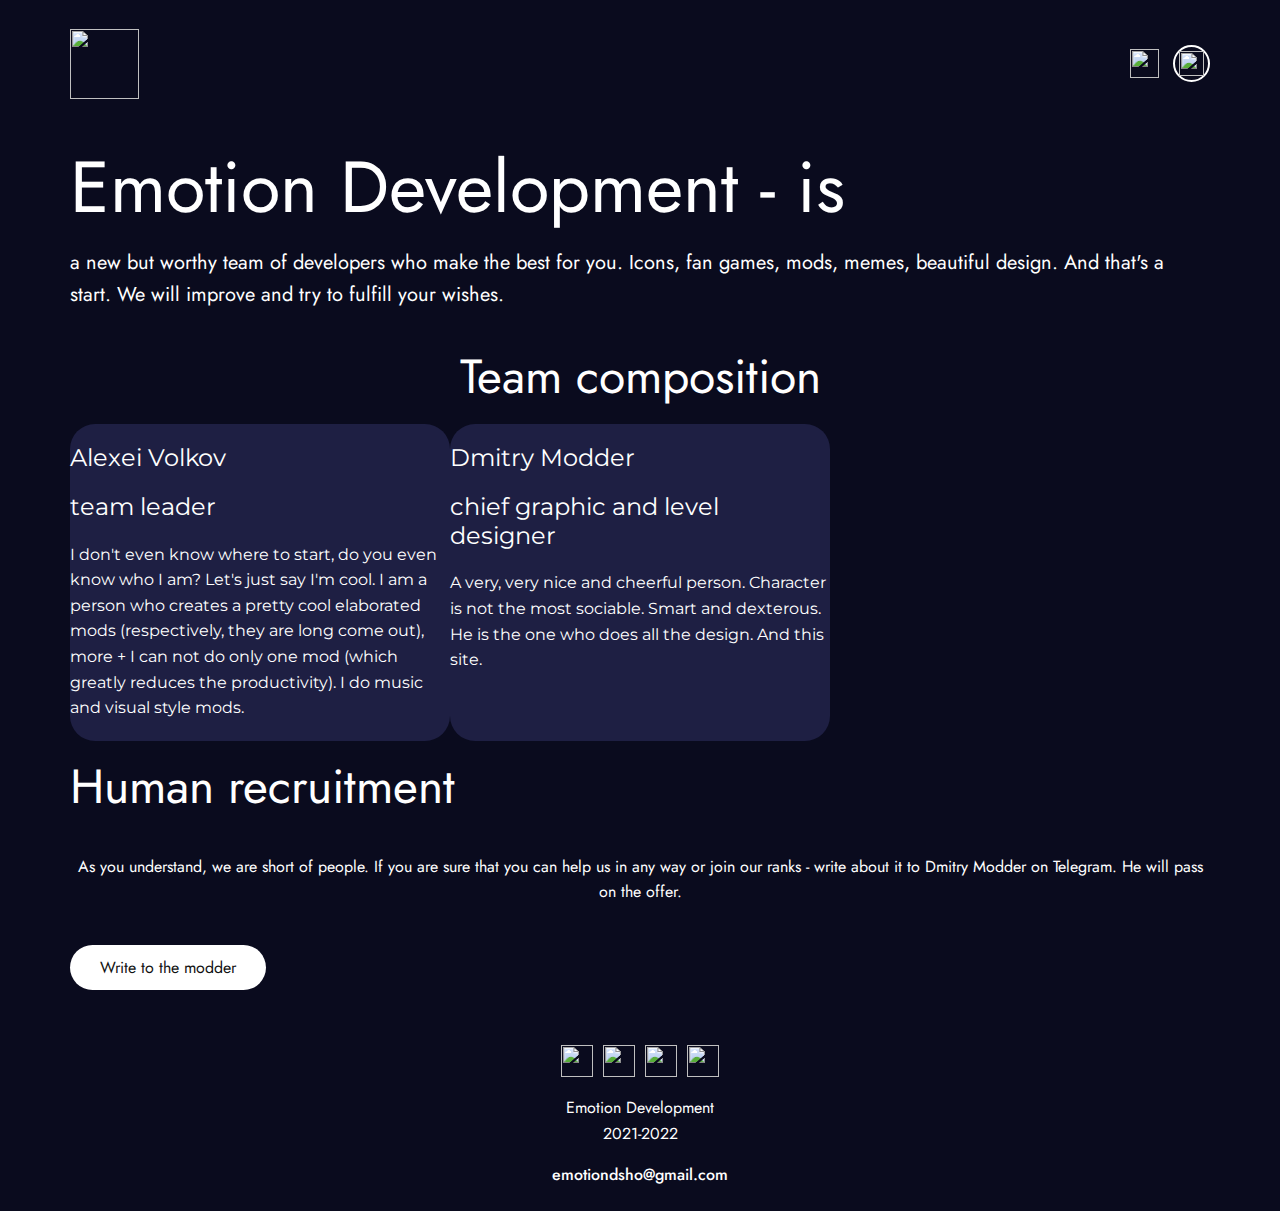
==== about.html @ 06f48c07 "Add files via upload" ====
<!DOCTYPE html>
<html style="font-size: 16px;" lang="ru-RU"><head>
    <meta name="viewport" content="width=device-width, initial-scale=1.0">
    <meta charset="utf-8">
    <meta name="keywords" content="​привет сосед, emotional development, emotion dev.,hello neighbor, эмоции, разработчик">
    <meta name="description" content="Emotion Development - ​это новая, но достойная команда разработчиков, которые делают всё лучшее для вас. Иконки, фан-игры, моды, мемы, красивый дизайн. И это начало. Мы будем совершенствоваться и стараться выполнить ваши пожелания">
    <title>О нас | Emotion Development</title>
    <link rel="stylesheet" href="nicepage.css" media="screen">
<link rel="stylesheet" href="about.css" media="screen">
    <script class="u-script" type="text/javascript" src="jquery.js" "="" defer=""></script>
    <script class="u-script" type="text/javascript" src="nicepage.js" "="" defer=""></script>
    <meta name="generator" content="Nicepage 4.17.10, nicepage.com">
    <link rel="icon" href="images/favicon.svg">
    <link id="u-theme-google-font" rel="stylesheet" href="https://fonts.googleapis.com/css?family=Roboto:100,100i,300,300i,400,400i,500,500i,700,700i,900,900i|Jost:100,100i,200,200i,300,300i,400,400i,500,500i,600,600i,700,700i,800,800i,900,900i">
    <link id="u-page-google-font" rel="stylesheet" href="https://fonts.googleapis.com/css?family=Montserrat:100,100i,200,200i,300,300i,400,400i,500,500i,600,600i,700,700i,800,800i,900,900i|Jost:100,100i,200,200i,300,300i,400,400i,500,500i,600,600i,700,700i,800,800i,900,900i">
    
    
    
    
    
    <script type="application/ld+json">{
		"@context": "http://schema.org",
		"@type": "Organization",
		"name": "Emotion Site Original",
		"sameAs": [
				"https://vk.com/emdev1",
				"https://www.youtube.com/channel/UCxdG49W7KeynDYzhjl24iug",
				"https://www.moddb.com/members/emotion-development",
				"https://t.me/dmitrymodder"
		]
}</script>
    <meta name="theme-color" content="#478ac9">
    <meta property="og:title" content="О нас | Emotion Development">
    <meta property="og:description" content="Emotion Development - ​это новая, но достойная команда разработчиков, которые делают всё лучшее для вас. Иконки, фан-игры, моды, мемы, красивый дизайн. И это начало. Мы будем совершенствоваться и стараться выполнить ваши пожелания">
    <meta property="og:type" content="website">
  </head>
  <body class="u-body u-xl-mode" data-lang="ru"><header class="u-clearfix u-header" id="sec-0335"><div class="u-clearfix u-sheet u-valign-middle-md u-valign-middle-sm u-valign-middle-xs u-sheet-1">
        <img class="u-align-center-xs u-enable-responsive u-image u-image-contain u-image-default u-image-1" src="images/emotion_white.png" alt="" data-image-width="4723" data-image-height="4723" data-href="home.html" data-page-id="31382327">
        <nav class="u-align-left u-menu u-menu-one-level u-offcanvas u-menu-1" data-responsive-from="MD" data-submenu-level="on-click">
          <div class="menu-collapse" style="font-size: 1.25rem; letter-spacing: 0px; font-weight: 600;">
            <a class="u-button-style u-custom-active-border-color u-custom-active-color u-custom-border u-custom-border-color u-custom-border-radius u-custom-borders u-custom-color u-custom-hover-border-color u-custom-hover-color u-custom-left-right-menu-spacing u-custom-padding-bottom u-custom-text-active-color u-custom-text-color u-custom-text-hover-color u-custom-top-bottom-menu-spacing u-file-icon u-nav-link u-text-white u-file-icon-1" href="#">
              <img src="images/3669462-7024b5f0.png" alt="">
            </a>
          </div>
          <div class="u-custom-menu u-nav-container">
            <ul class="u-nav u-spacing-20 u-unstyled u-nav-1"><li class="u-nav-item"><a class="u-border-active-white u-border-hover-grey-15 u-button-style u-nav-link u-text-active-white u-text-hover-grey-15 u-text-white" href="home.html" style="padding: 8px 20px;">Main</a>
</li><li class="u-nav-item"><a class="u-border-active-white u-border-hover-grey-15 u-button-style u-nav-link u-text-active-white u-text-hover-grey-15 u-text-white" href="projects.html" style="padding: 8px 20px;">Projects</a>
</li><li class="u-nav-item"><a class="u-border-active-white u-border-hover-grey-15 u-button-style u-nav-link u-text-active-white u-text-hover-grey-15 u-text-white" href="gallery.html" style="padding: 8px 20px;">Gallery</a>
</li><li class="u-nav-item"><a class="u-border-active-white u-border-hover-grey-15 u-button-style u-nav-link u-text-active-white u-text-hover-grey-15 u-text-white" href="presskit.html" style="padding: 8px 20px;">PressKit</a>
</li><li class="u-nav-item"><a class="u-border-active-white u-border-hover-grey-15 u-button-style u-nav-link u-text-active-white u-text-hover-grey-15 u-text-white" href="about.html" style="padding: 8px 20px;">About Us</a>
</li></ul>
          </div>
          <div class="u-custom-menu u-nav-container-collapse">
            <div class="u-align-center u-container-style u-custom-color-4 u-inner-container-layout u-sidenav u-sidenav-1" data-offcanvas-width="414.2657">
              <div class="u-inner-container-layout u-sidenav-overflow">
                <div class="u-menu-close u-menu-close-1"></div>
                <ul class="u-align-center u-nav u-popupmenu-items u-spacing-14 u-unstyled u-nav-2"><li class="u-nav-item"><a class="u-button-style u-nav-link" href="home.html">Main</a>
</li><li class="u-nav-item"><a class="u-button-style u-nav-link" href="projects.html">Projects</a>
</li><li class="u-nav-item"><a class="u-button-style u-nav-link" href="gallery.html">Gallery</a>
</li><li class="u-nav-item"><a class="u-button-style u-nav-link" href="presskit.html">PressKit</a>
</li><li class="u-nav-item"><a class="u-button-style u-nav-link" href="about.html">About Us</a>
</li></ul>
                <img class="u-align-center-xs u-image u-image-contain u-image-default u-opacity u-opacity-0 u-preserve-proportions u-image-2" alt="" data-image-width="4723" data-image-height="4723" src="images/emotion_white.png"><span class="u-border-2 u-border-white u-file-icon u-icon u-icon-circle u-icon-1"><img src="images/4628635.png" alt=""></span><span class="u-file-icon u-icon u-icon-rectangle u-icon-2" data-href="https://emdev.cf"><img src="images/4628645.png" alt=""></span>
              </div>
            </div>
            <div class="u-menu-overlay"></div>
          </div>
        </nav><span class="u-border-2 u-border-white u-file-icon u-hidden-md u-hidden-sm u-hidden-xs u-icon u-icon-circle u-icon-3"><img src="images/4628635.png" alt=""></span><span class="u-file-icon u-hidden-md u-hidden-sm u-hidden-xs u-icon u-icon-rectangle u-icon-4" data-href="https://emdev.cf"><img src="images/4628645.png" alt=""></span>
      </div></header>
    <section class="skrollable u-align-left u-clearfix u-image u-shading u-section-1" src="" id="carousel_063e" data-image-width="1280" data-image-height="831">
      <div class="u-clearfix u-sheet u-sheet-1">
        <h1 class="u-custom-font u-text u-text-body-alt-color u-title u-text-1">Emotion Development - is</h1>
        <p class="u-custom-font u-large-text u-text u-text-body-alt-color u-text-variant u-text-2"> a new but worthy team of developers who make the best for you. Icons, fan games, mods, memes, beautiful design. And that's a start. We will improve and try to fulfill your wishes.</p>
      </div>
    </section>
    <section class="u-align-left u-clearfix u-custom-color-4 u-section-2" id="carousel_5888">
      <div class="u-clearfix u-sheet u-sheet-1">
        <h1 class="u-align-center u-text u-text-font u-text-1"> Team composition</h1>
        <div class="u-expanded-width u-list u-list-1">
          <div class="u-repeater u-repeater-1">
            <div class="u-align-center-xs u-align-left-lg u-align-left-md u-align-left-sm u-align-left-xl u-container-style u-custom-color-1 u-list-item u-radius-25 u-repeater-item u-shape-round u-list-item-1">
              <div class="u-container-layout u-similar-container u-valign-bottom-xs u-container-layout-1">
                <div class="u-image u-image-circle u-image-1" alt="" data-image-width="200" data-image-height="200"></div>
                <h4 class="u-custom-font u-font-montserrat u-text u-text-white u-text-2">Alexei Volkov</h4>
                <h4 class="u-custom-font u-font-montserrat u-text u-text-white u-text-3">team leader<br>
                </h4>
                <p class="u-custom-font u-font-montserrat u-text u-text-4"> I don't even know where to start, do you even know who I am? Let's just say I'm cool. I am a person who creates a pretty cool elaborated mods (respectively, they are long come out), more + I can not do only one mod (which greatly reduces the productivity). I do music and visual style mods.&nbsp;</p>
              </div>
            </div>
            <div class="u-align-center-xs u-align-left-lg u-align-left-md u-align-left-sm u-align-left-xl u-container-style u-custom-color-1 u-list-item u-radius-25 u-repeater-item u-shape-round u-list-item-2">
              <div class="u-container-layout u-similar-container u-valign-bottom-xs u-container-layout-2">
                <div class="u-image u-image-circle u-image-2" alt="" data-image-width="793" data-image-height="793"></div>
                <h4 class="u-custom-font u-font-montserrat u-text u-text-white u-text-5">Dmitry Modder</h4>
                <h4 class="u-custom-font u-font-montserrat u-text u-text-white u-text-6"> chief graphic and level designer</h4>
                <p class="u-custom-font u-font-montserrat u-text u-text-7"> A very, very nice and cheerful person. Character is not the most sociable. Smart and dexterous. He is the one who does all the design. And this site.</p>
              </div>
            </div>
          </div>
        </div>
      </div>
    </section>
    <section class="u-align-center u-clearfix u-custom-color-4 u-section-3" id="sec-6309">
      <div class="u-clearfix u-sheet u-valign-middle u-sheet-1">
        <h1 class="u-text u-text-default u-text-1"> Human recruitment</h1>
        <p class="u-text u-text-2"> As you understand, we are short of people. If you are sure that you can help us in any way or join our ranks - write about it to Dmitry Modder on Telegram. He will pass on the offer.</p>
        <a href="https://t.me/dmitrymodder" class="u-border-none u-btn u-btn-round u-button-style u-color-scheme-summer-time u-color-style-multicolor-1 u-radius-50 u-white u-btn-1" target="_blank">Write to the modder</a>
      </div>
    </section>
    
    
    
    <footer class="u-align-center u-clearfix u-custom-color-4 u-footer u-footer" id="sec-d284"><div class="u-clearfix u-sheet u-sheet-1">
        <div class="u-social-icons u-spacing-10 u-social-icons-1">
          <a class="u-social-url" title="vk" target="_blank" href="https://vk.com/emdev1"><span class="u-file-icon u-icon u-social-facebook u-social-icon u-text-white u-icon-1"><img src="images/3670029-c7997261.png" alt=""></span>
          </a>
          <a class="u-social-url" title="YouTube" target="_blank" href="https://www.youtube.com/channel/UCxdG49W7KeynDYzhjl24iug"><span class="u-file-icon u-icon u-social-icon u-social-twitter u-text-white u-icon-2"><img src="images/3669688-ae1caf9d.png" alt=""></span>
          </a>
          <a class="u-social-url" title="ModDB" target="_blank" href="https://www.moddb.com/members/emotion-development"><span class="u-file-icon u-icon u-social-icon u-social-instagram u-text-white u-icon-3"><img src="images/3401263-6c079e1f.png" alt=""></span>
          </a>
          <a class="u-social-url" target="_blank" data-type="Telegram" title="Telegram" href="https://t.me/dmitrymodder"><span class="u-file-icon u-icon u-social-icon u-social-telegram u-text-white u-icon-4"><img src="images/2111710-b67a1967.png" alt=""></span>
          </a>
        </div>
        <p class="u-custom-font u-small-text u-text u-text-variant u-text-1">Emotion Development<br>2021-2022
        </p>
        <h5 class="u-text u-text-2">emotiondsho@gmail.com</h5>
      </div></footer>
  
</body></html>
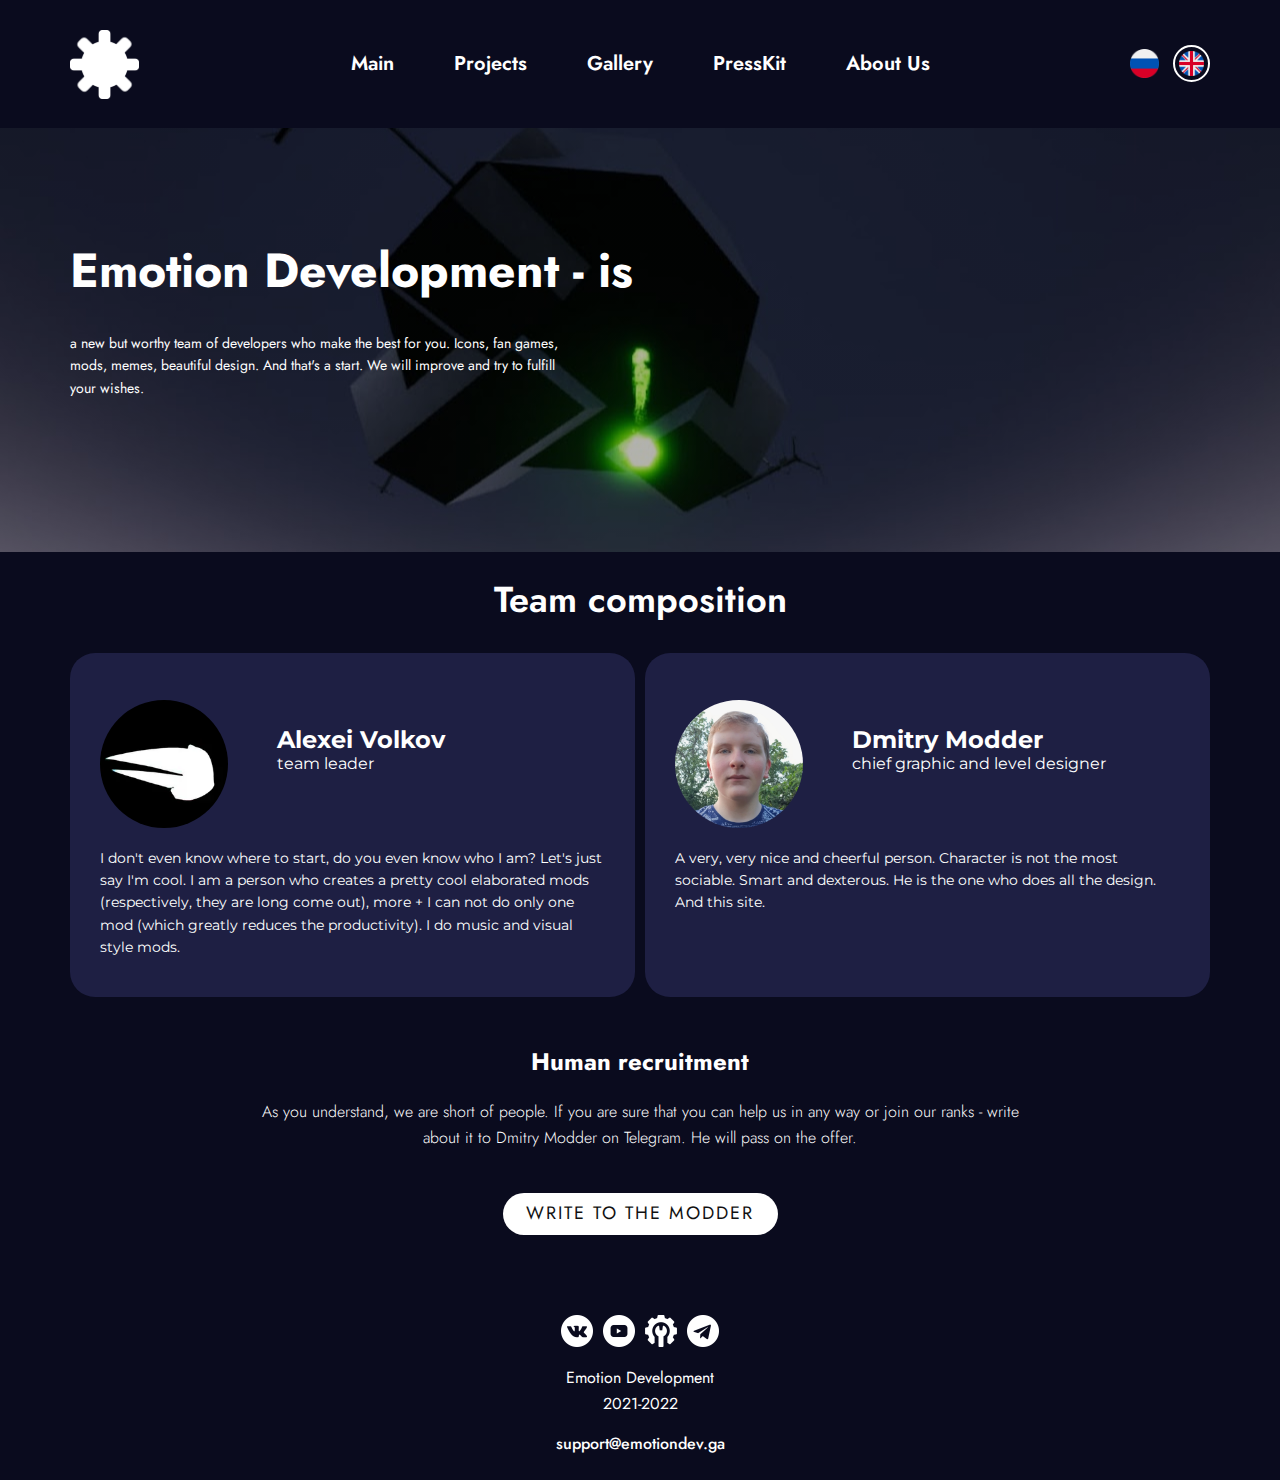
==== commit 6d25971e: "Add files via upload" ====
--- a/about.html
+++ b/about.html
@@ -3,8 +3,8 @@
     <meta name="viewport" content="width=device-width, initial-scale=1.0">
     <meta charset="utf-8">
     <meta name="keywords" content="​привет сосед, emotional development, emotion dev.,hello neighbor, эмоции, разработчик">
-    <meta name="description" content="Emotion Development - ​это новая, но достойная команда разработчиков, которые делают всё лучшее для вас. Иконки, фан-игры, моды, мемы, красивый дизайн. И это начало. Мы будем совершенствоваться и стараться выполнить ваши пожелания">
-    <title>О нас | Emotion Development</title>
+    <meta name="description" content="Emotion Development - is ​a new but worthy team of developers who make the best for you. Icons, fan games, mods, memes, beautiful design. And that's a start. We will improve and try to fulfill your wishes.">
+    <title>About Us | Emotion Development</title>
     <link rel="stylesheet" href="nicepage.css" media="screen">
 <link rel="stylesheet" href="about.css" media="screen">
     <script class="u-script" type="text/javascript" src="jquery.js" "="" defer=""></script>
@@ -30,8 +30,8 @@
 		]
 }</script>
     <meta name="theme-color" content="#478ac9">
-    <meta property="og:title" content="О нас | Emotion Development">
-    <meta property="og:description" content="Emotion Development - ​это новая, но достойная команда разработчиков, которые делают всё лучшее для вас. Иконки, фан-игры, моды, мемы, красивый дизайн. И это начало. Мы будем совершенствоваться и стараться выполнить ваши пожелания">
+    <meta property="og:title" content="About Us | Emotion Development">
+    <meta property="og:description" content="Emotion Development - is ​a new but worthy team of developers who make the best for you. Icons, fan games, mods, memes, beautiful design. And that's a start. We will improve and try to fulfill your wishes.">
     <meta property="og:type" content="website">
   </head>
   <body class="u-body u-xl-mode" data-lang="ru"><header class="u-clearfix u-header" id="sec-0335"><div class="u-clearfix u-sheet u-valign-middle-md u-valign-middle-sm u-valign-middle-xs u-sheet-1">
@@ -60,12 +60,12 @@
 </li><li class="u-nav-item"><a class="u-button-style u-nav-link" href="presskit.html">PressKit</a>
 </li><li class="u-nav-item"><a class="u-button-style u-nav-link" href="about.html">About Us</a>
 </li></ul>
-                <img class="u-align-center-xs u-image u-image-contain u-image-default u-opacity u-opacity-0 u-preserve-proportions u-image-2" alt="" data-image-width="4723" data-image-height="4723" src="images/emotion_white.png"><span class="u-border-2 u-border-white u-file-icon u-icon u-icon-circle u-icon-1"><img src="images/4628635.png" alt=""></span><span class="u-file-icon u-icon u-icon-rectangle u-icon-2" data-href="https://emdev.cf"><img src="images/4628645.png" alt=""></span>
+                <img class="u-align-center-xs u-image u-image-contain u-image-default u-opacity u-opacity-0 u-preserve-proportions u-image-2" alt="" data-image-width="4723" data-image-height="4723" src="images/emotion_white.png"><span class="u-border-2 u-border-white u-file-icon u-icon u-icon-circle u-icon-1"><img src="images/197374.png" alt=""></span><span class="u-file-icon u-icon u-icon-rectangle u-icon-2" data-href="https://emdev.cf"><img src="images/4628645.png" alt=""></span>
               </div>
             </div>
             <div class="u-menu-overlay"></div>
           </div>
-        </nav><span class="u-border-2 u-border-white u-file-icon u-hidden-md u-hidden-sm u-hidden-xs u-icon u-icon-circle u-icon-3"><img src="images/4628635.png" alt=""></span><span class="u-file-icon u-hidden-md u-hidden-sm u-hidden-xs u-icon u-icon-rectangle u-icon-4" data-href="https://emdev.cf"><img src="images/4628645.png" alt=""></span>
+        </nav><span class="u-border-2 u-border-white u-file-icon u-hidden-md u-hidden-sm u-hidden-xs u-icon u-icon-circle u-icon-3"><img src="images/197374.png" alt=""></span><span class="u-file-icon u-hidden-md u-hidden-sm u-hidden-xs u-icon u-icon-rectangle u-icon-4" data-href="https://emotiondev.cf"><img src="images/4628645.png" alt=""></span>
       </div></header>
     <section class="skrollable u-align-left u-clearfix u-image u-shading u-section-1" src="" id="carousel_063e" data-image-width="1280" data-image-height="831">
       <div class="u-clearfix u-sheet u-sheet-1">
@@ -122,7 +122,7 @@
         </div>
         <p class="u-custom-font u-small-text u-text u-text-variant u-text-1">Emotion Development<br>2021-2022
         </p>
-        <h5 class="u-text u-text-2">emotiondsho@gmail.com</h5>
+        <h5 class="u-text u-text-2">support@emotiondev.ga</h5>
       </div></footer>
   
 </body></html>--- a/nicepage.css
+++ b/nicepage.css
@@ -38506,7 +38506,7 @@
         --theme-sheet-width-xl: 1140px;
         --theme-sheet-width-lg: 940px;
         --theme-sheet-width-md: 720px;
-        --theme-sheet-width-sm: 540px;
+        --theme-sheet-width-sm: 340px;
         --theme-sheet-width-xs: 340px;
         
         
--- a/about.css
+++ b/about.css
@@ -0,0 +1,404 @@
+ .u-section-1 {
+  background-image: linear-gradient(0deg, rgba(0,0,0,0.3), rgba(0,0,0,0.3)), url("images/52hjcTAn7wVrV3UXzHx8_T0RfmHOH4TcSQxjnCbS2Bb9TOH45bHjZL30WyIyCLJzknDko0XLZBut5u-FBbQzAFRe.jpg");
+  background-position: 50% 50%;
+}
+
+.u-section-1 .u-sheet-1 {
+  min-height: 424px;
+}
+
+.u-section-1 .u-text-1 {
+  font-size: 3rem;
+  font-weight: 700;
+  font-family: Jost;
+  margin: 117px 346px 0 0;
+}
+
+.u-section-1 .u-text-2 {
+  font-size: 0.875rem;
+  font-family: Jost;
+  margin: 34px 640px 60px 0;
+}
+
+@media (max-width: 1199px) {
+  .u-section-1 .u-text-1 {
+    margin-right: 146px;
+  }
+
+  .u-section-1 .u-text-2 {
+    margin-right: 440px;
+  }
+}
+
+@media (max-width: 991px) {
+  .u-section-1 .u-text-1 {
+    margin-right: 0;
+  }
+
+  .u-section-1 .u-text-2 {
+    margin-right: 220px;
+  }
+}
+
+@media (max-width: 767px) {
+  .u-section-1 .u-text-2 {
+    margin-right: 40px;
+  }
+}
+
+@media (max-width: 575px) {
+  .u-section-1 .u-text-1 {
+    font-size: 2.25rem;
+  }
+
+  .u-section-1 .u-text-2 {
+    margin-right: 0;
+  }
+} .u-section-2 {
+  background-image: none;
+}
+
+.u-section-2 .u-sheet-1 {
+  min-height: 451px;
+}
+
+.u-section-2 .u-text-1 {
+  font-size: 2.25rem;
+  font-weight: 600;
+  width: 313px;
+  margin: 28px auto 0;
+}
+
+.u-section-2 .u-list-1 {
+  margin-top: 33px;
+  margin-bottom: 7px;
+}
+
+.u-section-2 .u-repeater-1 {
+  grid-template-columns: calc(50% - 5px) calc(50% - 5px);
+  min-height: 344px;
+  grid-gap: 10px 10px;
+}
+
+.u-section-2 .u-list-item-1 {
+  background-image: none;
+}
+
+.u-section-2 .u-container-layout-1 {
+  padding: 0 30px;
+}
+
+.u-section-2 .u-image-1 {
+  width: 128px;
+  height: 128px;
+  background-image: url("images/5889596-pbkyyhds-v4.webp");
+  background-position: 50% 50%;
+  margin: 47px auto 0 0;
+}
+
+.u-section-2 .u-text-2 {
+  font-weight: 700;
+  font-size: 1.5rem;
+  margin: -102px 0 0 177px;
+}
+
+.u-section-2 .u-text-3 {
+  font-size: 1rem;
+  font-weight: normal;
+  margin: 0 0 0 177px;
+}
+
+.u-section-2 .u-text-4 {
+  font-weight: 400;
+  font-size: 0.875rem;
+  margin: 73px 0 0;
+}
+
+.u-section-2 .u-list-item-2 {
+  background-image: none;
+}
+
+.u-section-2 .u-container-layout-2 {
+  padding: 0 30px;
+}
+
+.u-section-2 .u-image-2 {
+  width: 128px;
+  height: 128px;
+  object-position: 26.64% 50%;
+  background-image: url("images/0fcpg10I754.jpg");
+  background-position: 50% 50%;
+  margin: 47px auto 0 0;
+}
+
+.u-section-2 .u-text-5 {
+  font-weight: 700;
+  font-size: 1.5rem;
+  margin: -102px 0 0 177px;
+}
+
+.u-section-2 .u-text-6 {
+  font-size: 1rem;
+  font-weight: normal;
+  margin: 0 0 0 177px;
+}
+
+.u-section-2 .u-text-7 {
+  font-weight: 400;
+  font-size: 0.875rem;
+  margin: 73px 0 0;
+}
+
+@media (max-width: 1199px) {
+  .u-section-2 .u-repeater-1 {
+    min-height: 284px;
+  }
+
+  .u-section-2 .u-text-2 {
+    margin-top: 20px;
+    margin-left: 0;
+  }
+
+  .u-section-2 .u-text-3 {
+    margin-top: -21px;
+    margin-left: 0;
+  }
+
+  .u-section-2 .u-text-4 {
+    width: auto;
+    margin-top: 23px;
+  }
+
+  .u-section-2 .u-text-5 {
+    margin-top: 20px;
+    margin-left: 0;
+  }
+
+  .u-section-2 .u-text-6 {
+    margin-left: 0;
+  }
+
+  .u-section-2 .u-text-7 {
+    width: auto;
+    margin-top: 38px;
+  }
+}
+
+@media (max-width: 991px) {
+  .u-section-2 .u-repeater-1 {
+    grid-template-columns: 100%;
+    min-height: 506px;
+  }
+
+  .u-section-2 .u-container-layout-1 {
+    padding-left: 0;
+    padding-right: 0;
+    padding-bottom: 28px;
+  }
+
+  .u-section-2 .u-image-1 {
+    margin-top: 44px;
+    margin-left: 30px;
+  }
+
+  .u-section-2 .u-text-2 {
+    width: auto;
+    margin-top: -112px;
+    margin-right: 127px;
+    margin-left: 189px;
+  }
+
+  .u-section-2 .u-text-3 {
+    width: auto;
+    margin-top: 0;
+    margin-right: -129px;
+    margin-left: 189px;
+  }
+
+  .u-section-2 .u-text-4 {
+    margin-top: 12px;
+    margin-right: 30px;
+    margin-left: 189px;
+  }
+
+  .u-section-2 .u-container-layout-2 {
+    padding-left: 0;
+    padding-right: 0;
+    padding-bottom: 28px;
+  }
+
+  .u-section-2 .u-image-2 {
+    margin-top: 44px;
+    margin-left: 30px;
+  }
+
+  .u-section-2 .u-text-5 {
+    width: auto;
+    margin-top: -112px;
+    margin-right: 127px;
+    margin-left: 189px;
+  }
+
+  .u-section-2 .u-text-6 {
+    width: auto;
+    margin-right: -129px;
+    margin-left: 189px;
+  }
+
+  .u-section-2 .u-text-7 {
+    margin-top: 12px;
+    margin-right: 30px;
+    margin-left: 189px;
+  }
+}
+
+@media (max-width: 767px) {
+  .u-section-2 .u-text-2 {
+    margin-right: 37px;
+    margin-left: 99px;
+  }
+
+  .u-section-2 .u-text-3 {
+    margin-top: -71px;
+    margin-left: 99px;
+    margin-right: 0;
+  }
+
+  .u-section-2 .u-text-4 {
+    margin-top: 73px;
+    margin-left: 99px;
+    margin-right: 0;
+  }
+
+  .u-section-2 .u-text-5 {
+    margin-right: 37px;
+    margin-left: 99px;
+  }
+
+  .u-section-2 .u-text-6 {
+    margin-right: 0;
+    margin-left: 99px;
+  }
+
+  .u-section-2 .u-text-7 {
+    margin-left: 99px;
+    margin-right: 0;
+  }
+}
+
+@media (max-width: 575px) {
+  .u-section-2 .u-text-1 {
+    font-size: 1.875rem;
+  }
+
+  .u-section-2 .u-repeater-1 {
+    min-height: 759px;
+  }
+
+  .u-section-2 .u-container-layout-1 {
+    padding-left: 7px;
+    padding-right: 7px;
+  }
+
+  .u-section-2 .u-image-1 {
+    margin-top: 0;
+    margin-left: auto;
+  }
+
+  .u-section-2 .u-text-2 {
+    margin-top: 19px;
+    margin-left: 3px;
+    margin-right: 3px;
+  }
+
+  .u-section-2 .u-text-3 {
+    margin-top: 3px;
+    margin-left: 3px;
+    margin-right: 3px;
+  }
+
+  .u-section-2 .u-text-4 {
+    margin-top: 12px;
+    margin-right: 6px;
+    margin-left: 0;
+  }
+
+  .u-section-2 .u-container-layout-2 {
+    padding-left: 7px;
+    padding-right: 7px;
+  }
+
+  .u-section-2 .u-image-2 {
+    margin-top: 0;
+    margin-left: auto;
+  }
+
+  .u-section-2 .u-text-5 {
+    margin-top: 19px;
+    margin-left: 3px;
+    margin-right: 3px;
+  }
+
+  .u-section-2 .u-text-6 {
+    margin-top: 3px;
+    margin-left: 3px;
+    margin-right: 3px;
+  }
+
+  .u-section-2 .u-text-7 {
+    margin-right: 6px;
+    margin-left: 0;
+  }
+} .u-section-3 {
+  background-image: none;
+}
+
+.u-section-3 .u-sheet-1 {
+  min-height: 273px;
+}
+
+.u-section-3 .u-text-1 {
+  font-weight: 700;
+  font-size: 1.5rem;
+  margin: 45px auto 0;
+}
+
+.u-section-3 .u-text-2 {
+  font-size: 1rem;
+  font-weight: 300;
+  width: 780px;
+  margin: 24px auto 0;
+}
+
+.u-section-3 .u-btn-1 {
+  background-image: none;
+  text-transform: uppercase;
+  font-size: 1.125rem;
+  letter-spacing: 2px;
+  margin: 43px auto 45px;
+  padding: 6px 24px 7px 23px;
+}
+
+@media (max-width: 991px) {
+  .u-section-3 .u-text-2 {
+    width: 720px;
+  }
+}
+
+@media (max-width: 767px) {
+  .u-section-3 .u-text-2 {
+    width: 540px;
+  }
+}
+
+@media (max-width: 575px) {
+  .u-section-3 .u-text-1 {
+    width: auto;
+  }
+
+  .u-section-3 .u-text-2 {
+    width: auto;
+    margin-left: 0;
+    margin-right: 0;
+  }
+}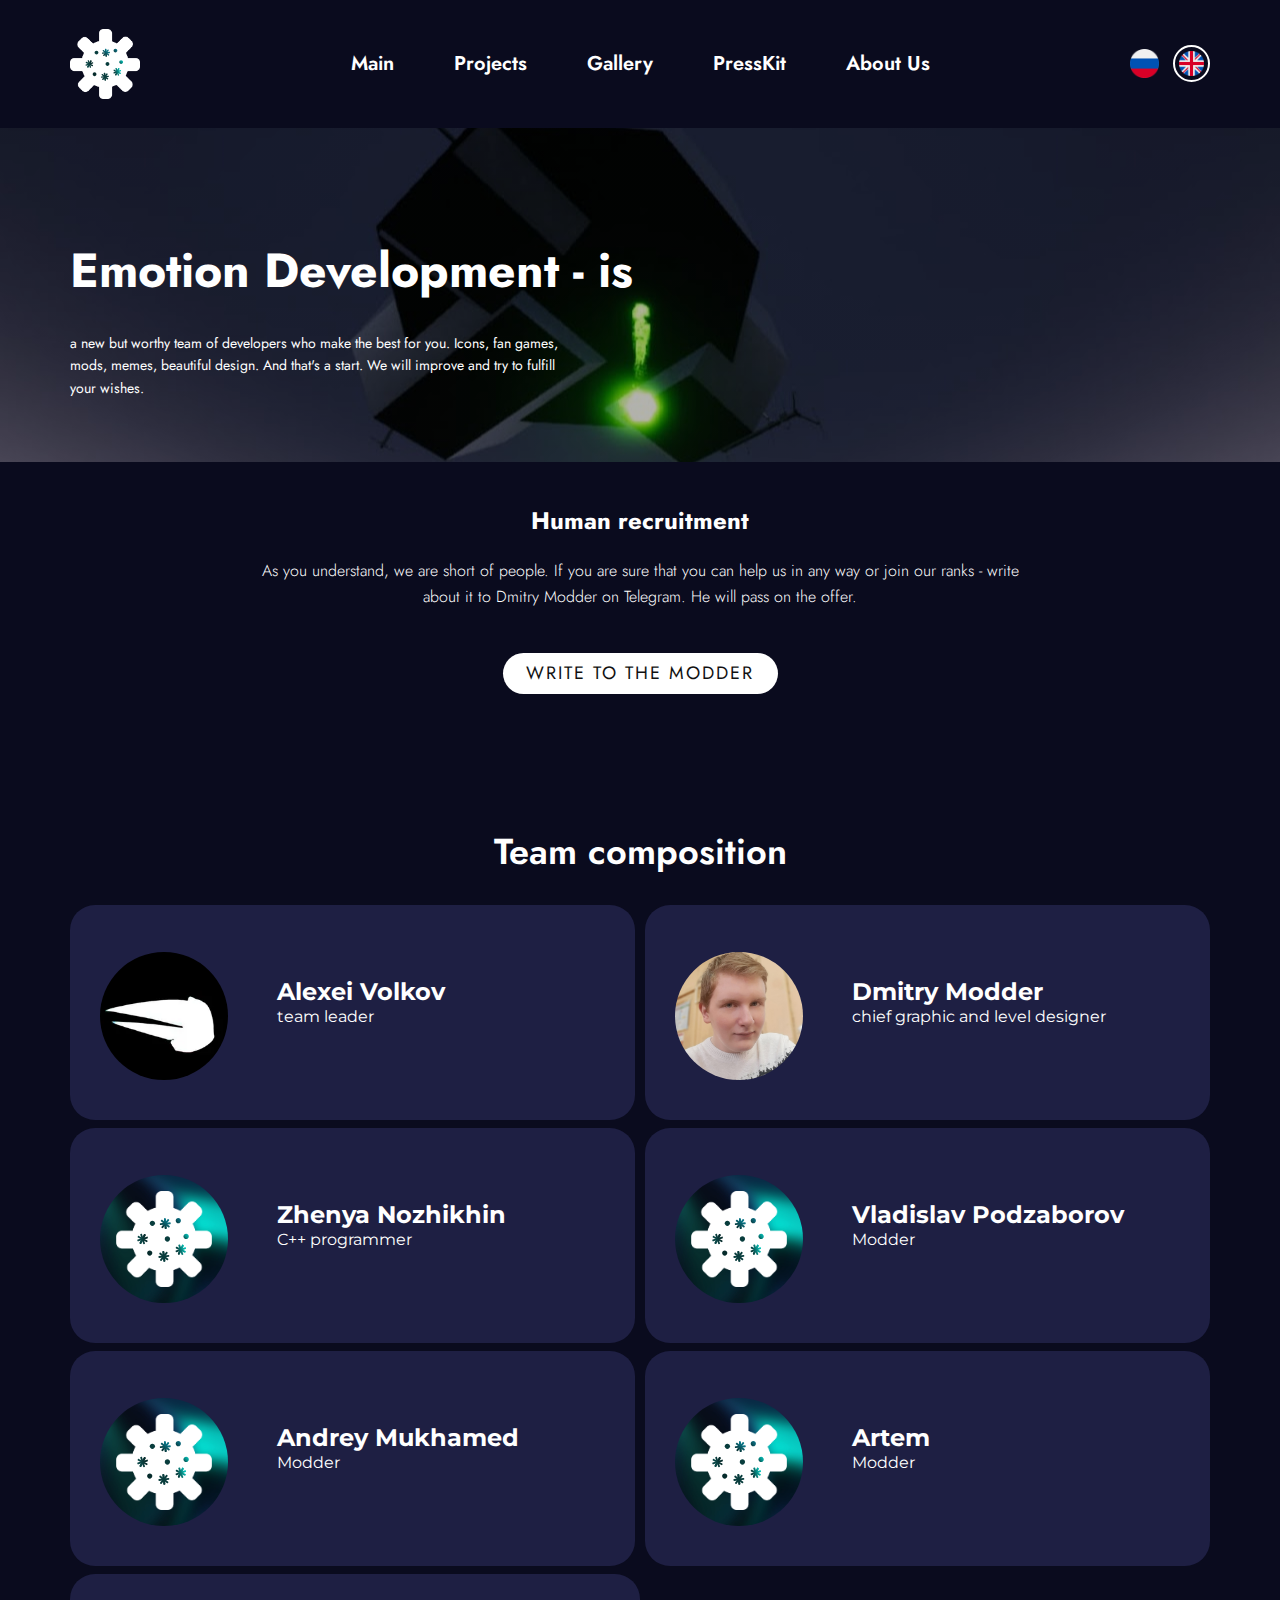
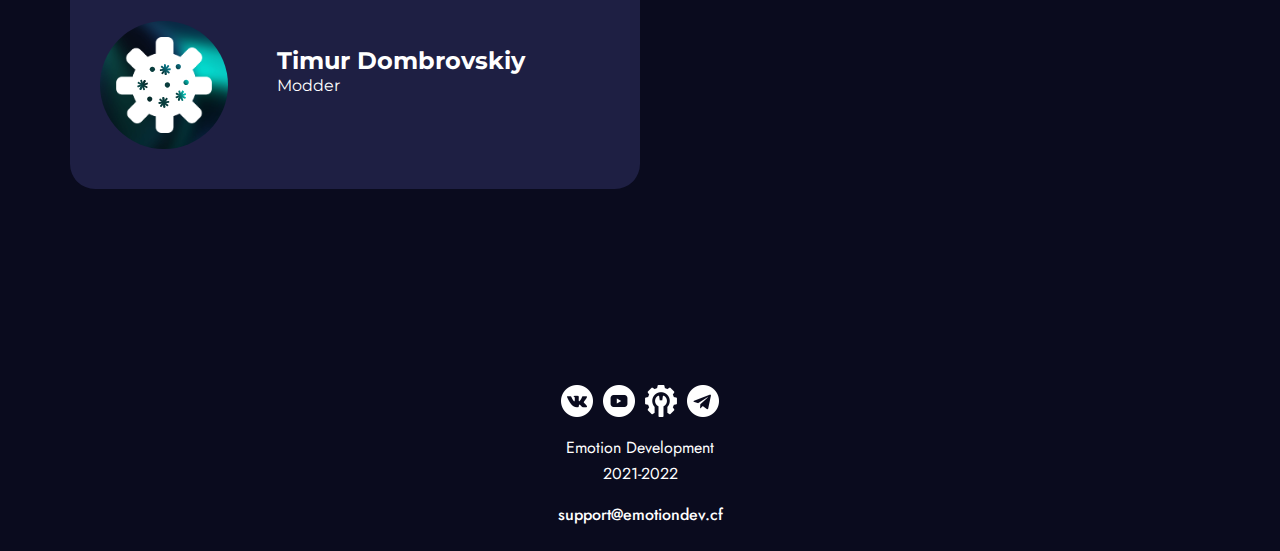
==== commit cebe259c: "Add files via upload" ====
--- a/about.html
+++ b/about.html
@@ -34,8 +34,8 @@
     <meta property="og:description" content="Emotion Development - is ​a new but worthy team of developers who make the best for you. Icons, fan games, mods, memes, beautiful design. And that's a start. We will improve and try to fulfill your wishes.">
     <meta property="og:type" content="website">
   </head>
-  <body class="u-body u-xl-mode" data-lang="ru"><header class="u-clearfix u-header" id="sec-0335"><div class="u-clearfix u-sheet u-valign-middle-md u-valign-middle-sm u-valign-middle-xs u-sheet-1">
-        <img class="u-align-center-xs u-enable-responsive u-image u-image-contain u-image-default u-image-1" src="images/emotion_white.png" alt="" data-image-width="4723" data-image-height="4723" data-href="home.html" data-page-id="31382327">
+  <body class="u-body u-xl-mode" data-lang="ru"><header class="u-clearfix u-header" id="sec-0335"><div class="u-clearfix u-sheet u-valign-middle-md u-valign-middle-sm u-sheet-1">
+        <img class="u-align-center-xs u-enable-responsive u-image u-image-contain u-image-default u-image-1" src="images/emotion_fluent_winter_compact.svg" alt="" data-image-width="778" data-image-height="779" data-href="home.html" data-page-id="31382327">
         <nav class="u-align-left u-menu u-menu-one-level u-offcanvas u-menu-1" data-responsive-from="MD" data-submenu-level="on-click">
           <div class="menu-collapse" style="font-size: 1.25rem; letter-spacing: 0px; font-weight: 600;">
             <a class="u-button-style u-custom-active-border-color u-custom-active-color u-custom-border u-custom-border-color u-custom-border-radius u-custom-borders u-custom-color u-custom-hover-border-color u-custom-hover-color u-custom-left-right-menu-spacing u-custom-padding-bottom u-custom-text-active-color u-custom-text-color u-custom-text-hover-color u-custom-top-bottom-menu-spacing u-file-icon u-nav-link u-text-white u-file-icon-1" href="#">
@@ -73,37 +73,85 @@
         <p class="u-custom-font u-large-text u-text u-text-body-alt-color u-text-variant u-text-2"> a new but worthy team of developers who make the best for you. Icons, fan games, mods, memes, beautiful design. And that's a start. We will improve and try to fulfill your wishes.</p>
       </div>
     </section>
-    <section class="u-align-left u-clearfix u-custom-color-4 u-section-2" id="carousel_5888">
+    <section class="u-align-center u-clearfix u-custom-color-4 u-section-2" id="sec-6309">
+      <div class="u-clearfix u-sheet u-valign-middle u-sheet-1">
+        <h1 class="u-text u-text-default u-text-1"> Human recruitment</h1>
+        <p class="u-text u-text-2"> As you understand, we are short of people. If you are sure that you can help us in any way or join our ranks - write about it to Dmitry Modder on Telegram. He will pass on the offer.</p>
+        <a href="mailto:dmitrymodder@emotiondev.cf?subject=I%20want%20to%20join%20your%20team!" class="u-border-none u-btn u-btn-round u-button-style u-color-scheme-summer-time u-color-style-multicolor-1 u-radius-50 u-text-active-black u-text-hover-black u-white u-btn-1" target="_blank">Write to the modder</a>
+      </div>
+    </section>
+    <section class="u-align-left u-clearfix u-custom-color-4 u-section-3" id="carousel_5888">
       <div class="u-clearfix u-sheet u-sheet-1">
         <h1 class="u-align-center u-text u-text-font u-text-1"> Team composition</h1>
         <div class="u-expanded-width u-list u-list-1">
           <div class="u-repeater u-repeater-1">
             <div class="u-align-center-xs u-align-left-lg u-align-left-md u-align-left-sm u-align-left-xl u-container-style u-custom-color-1 u-list-item u-radius-25 u-repeater-item u-shape-round u-list-item-1">
-              <div class="u-container-layout u-similar-container u-valign-bottom-xs u-container-layout-1">
+              <div class="u-container-layout u-similar-container u-container-layout-1">
                 <div class="u-image u-image-circle u-image-1" alt="" data-image-width="200" data-image-height="200"></div>
                 <h4 class="u-custom-font u-font-montserrat u-text u-text-white u-text-2">Alexei Volkov</h4>
                 <h4 class="u-custom-font u-font-montserrat u-text u-text-white u-text-3">team leader<br>
                 </h4>
-                <p class="u-custom-font u-font-montserrat u-text u-text-4"> I don't even know where to start, do you even know who I am? Let's just say I'm cool. I am a person who creates a pretty cool elaborated mods (respectively, they are long come out), more + I can not do only one mod (which greatly reduces the productivity). I do music and visual style mods.&nbsp;</p>
               </div>
             </div>
             <div class="u-align-center-xs u-align-left-lg u-align-left-md u-align-left-sm u-align-left-xl u-container-style u-custom-color-1 u-list-item u-radius-25 u-repeater-item u-shape-round u-list-item-2">
-              <div class="u-container-layout u-similar-container u-valign-bottom-xs u-container-layout-2">
-                <div class="u-image u-image-circle u-image-2" alt="" data-image-width="793" data-image-height="793"></div>
-                <h4 class="u-custom-font u-font-montserrat u-text u-text-white u-text-5">Dmitry Modder</h4>
-                <h4 class="u-custom-font u-font-montserrat u-text u-text-white u-text-6"> chief graphic and level designer</h4>
-                <p class="u-custom-font u-font-montserrat u-text u-text-7"> A very, very nice and cheerful person. Character is not the most sociable. Smart and dexterous. He is the one who does all the design. And this site.</p>
+              <div class="u-container-layout u-similar-container u-container-layout-2">
+                <div class="u-image u-image-circle u-image-2" alt="" data-image-width="810" data-image-height="1080"></div>
+                <h4 class="u-custom-font u-font-montserrat u-text u-text-white u-text-4">Dmitry Modder</h4>
+                <h4 class="u-custom-font u-font-montserrat u-text u-text-white u-text-5"> chief graphic and level designer</h4>
               </div>
             </div>
           </div>
         </div>
-      </div>
-    </section>
-    <section class="u-align-center u-clearfix u-custom-color-4 u-section-3" id="sec-6309">
-      <div class="u-clearfix u-sheet u-valign-middle u-sheet-1">
-        <h1 class="u-text u-text-default u-text-1"> Human recruitment</h1>
-        <p class="u-text u-text-2"> As you understand, we are short of people. If you are sure that you can help us in any way or join our ranks - write about it to Dmitry Modder on Telegram. He will pass on the offer.</p>
-        <a href="https://t.me/dmitrymodder" class="u-border-none u-btn u-btn-round u-button-style u-color-scheme-summer-time u-color-style-multicolor-1 u-radius-50 u-white u-btn-1" target="_blank">Write to the modder</a>
+        <div class="u-expanded-width-lg u-expanded-width-md u-expanded-width-sm u-expanded-width-xl u-list u-list-2">
+          <div class="u-repeater u-repeater-2">
+            <div class="u-align-center-xs u-align-left-lg u-align-left-md u-align-left-sm u-align-left-xl u-container-style u-custom-color-1 u-list-item u-radius-25 u-repeater-item u-shape-round u-list-item-3">
+              <div class="u-container-layout u-similar-container u-container-layout-3">
+                <div class="u-image u-image-circle u-image-3" alt="" data-image-width="1040" data-image-height="1039"></div>
+                <h4 class="u-custom-font u-font-montserrat u-text u-text-white u-text-6">Zhenya Nozhikhin</h4>
+                <h4 class="u-custom-font u-font-montserrat u-text u-text-white u-text-7">C++ programmer<br>
+                </h4>
+              </div>
+            </div>
+            <div class="u-align-center-xs u-align-left-lg u-align-left-md u-align-left-sm u-align-left-xl u-container-style u-custom-color-1 u-list-item u-radius-25 u-repeater-item u-shape-round u-list-item-4">
+              <div class="u-container-layout u-similar-container u-container-layout-4">
+                <div class="u-image u-image-circle u-image-4" alt="" data-image-width="1040" data-image-height="1039"></div>
+                <h4 class="u-custom-font u-font-montserrat u-text u-text-white u-text-8">Vladislav Podzaborov</h4>
+                <h4 class="u-custom-font u-font-montserrat u-text u-text-white u-text-9">Modder</h4>
+              </div>
+            </div>
+          </div>
+        </div>
+        <div class="u-expanded-width u-list u-list-3">
+          <div class="u-repeater u-repeater-3">
+            <div class="u-align-center-xs u-align-left-lg u-align-left-md u-align-left-sm u-align-left-xl u-container-style u-custom-color-1 u-list-item u-radius-25 u-repeater-item u-shape-round u-list-item-5">
+              <div class="u-container-layout u-similar-container u-container-layout-5">
+                <div class="u-image u-image-circle u-image-5" alt="" data-image-width="1040" data-image-height="1039"></div>
+                <h4 class="u-custom-font u-font-montserrat u-text u-text-white u-text-10">Andrey Mukhamed</h4>
+                <h4 class="u-custom-font u-font-montserrat u-text u-text-white u-text-11">Modder<br>
+                </h4>
+              </div>
+            </div>
+            <div class="u-align-center-xs u-align-left-lg u-align-left-md u-align-left-sm u-align-left-xl u-container-style u-custom-color-1 u-list-item u-radius-25 u-repeater-item u-shape-round u-list-item-6">
+              <div class="u-container-layout u-similar-container u-container-layout-6">
+                <div class="u-image u-image-circle u-image-6" alt="" data-image-width="1040" data-image-height="1039"></div>
+                <h4 class="u-custom-font u-font-montserrat u-text u-text-white u-text-12">Artem</h4>
+                <h4 class="u-custom-font u-font-montserrat u-text u-text-white u-text-13">Modder</h4>
+              </div>
+            </div>
+          </div>
+        </div>
+        <div class="u-list u-list-4">
+          <div class="u-repeater u-repeater-4">
+            <div class="u-align-center-xs u-align-left-lg u-align-left-md u-align-left-sm u-align-left-xl u-container-style u-custom-color-1 u-list-item u-radius-25 u-repeater-item u-shape-round u-list-item-7">
+              <div class="u-container-layout u-similar-container u-container-layout-7">
+                <div class="u-image u-image-circle u-image-7" alt="" data-image-width="1040" data-image-height="1039"></div>
+                <h4 class="u-custom-font u-font-montserrat u-text u-text-white u-text-14">Timur Dombrovskiy</h4>
+                <h4 class="u-custom-font u-font-montserrat u-text u-text-white u-text-15">Modder<br>
+                </h4>
+              </div>
+            </div>
+          </div>
+        </div>
       </div>
     </section>
     
@@ -122,7 +170,9 @@
         </div>
         <p class="u-custom-font u-small-text u-text u-text-variant u-text-1">Emotion Development<br>2021-2022
         </p>
-        <h5 class="u-text u-text-2">support@emotiondev.ga</h5>
+        <h5 class="u-text u-text-2">
+          <a class="u-active-none u-border-none u-btn u-button-link u-button-style u-hover-none u-none u-text-white u-btn-1" href="mailto:support@emotiondev.cf">support@emotiondev.cf</a>
+        </h5>
       </div></footer>
   
 </body></html>--- a/nicepage.css
+++ b/nicepage.css
@@ -38506,7 +38506,7 @@
         --theme-sheet-width-xl: 1140px;
         --theme-sheet-width-lg: 940px;
         --theme-sheet-width-md: 720px;
-        --theme-sheet-width-sm: 340px;
+        --theme-sheet-width-sm: 540px;
         --theme-sheet-width-xs: 340px;
         
         
@@ -38815,7 +38815,7 @@
 }
 
 .u-header .u-image-1 {
-  width: 69px;
+  width: 70px;
   height: 70px;
   margin: 29px auto 0 0;
 }
@@ -38893,6 +38893,7 @@
 
   .u-header .u-image-1 {
     width: 70px;
+    height: 70px;
     margin-top: 37px;
     margin-left: 20px;
   }
@@ -38945,7 +38946,7 @@
 }
 @media (max-width: 575px) {
   .u-header .u-sheet-1 {
-    min-height: 98px;
+    min-height: 105px;
   }
 
   .u-header .u-image-1 {
@@ -38955,9 +38956,9 @@
   }
 
   .u-header .u-menu-1 {
-    margin-top: -57px;
-    margin-right: 11px;
-    margin-bottom: 31px;
+    margin-top: -55px;
+    margin-right: 0;
+    margin-bottom: 29px;
   }
 
   .u-header .u-sidenav-1 {
@@ -39028,6 +39029,11 @@
   width: 298px;
   margin: 18px auto 27px;
 }
+
+.u-footer .u-btn-1 {
+  background-image: none;
+  padding: 0;
+}
 @media (max-width: 1199px) {
   .u-footer .u-social-icons-1 {
     width: 158px;
@@ -39057,6 +39063,7 @@
   }
 }
 
+ /*begin-variables custom-site-css*/style.css?v=2/*end-variables custom-site-css*/
  /*begin-variables base-font-size*/ 
  html { font-size: 16px; }
  /*end-variables base-font-size*/--- a/about.css
+++ b/about.css
@@ -4,7 +4,7 @@
 }
 
 .u-section-1 .u-sheet-1 {
-  min-height: 424px;
+  min-height: 334px;
 }
 
 .u-section-1 .u-text-1 {
@@ -21,6 +21,10 @@
 }
 
 @media (max-width: 1199px) {
+  .u-section-1 .u-sheet-1 {
+    min-height: 424px;
+  }
+
   .u-section-1 .u-text-1 {
     margin-right: 146px;
   }
@@ -59,36 +63,82 @@
 }
 
 .u-section-2 .u-sheet-1 {
-  min-height: 451px;
+  min-height: 275px;
 }
 
 .u-section-2 .u-text-1 {
+  font-weight: 700;
+  font-size: 1.5rem;
+  margin: 46px auto 0;
+}
+
+.u-section-2 .u-text-2 {
+  font-size: 1rem;
+  font-weight: 300;
+  width: 780px;
+  margin: 24px auto 0;
+}
+
+.u-section-2 .u-btn-1 {
+  background-image: none;
+  text-transform: uppercase;
+  font-size: 1.125rem;
+  letter-spacing: 2px;
+  margin: 43px auto 46px;
+  padding: 6px 24px 7px 23px;
+}
+
+@media (max-width: 991px) {
+  .u-section-2 .u-text-2 {
+    width: 720px;
+  }
+}
+
+@media (max-width: 767px) {
+  .u-section-2 .u-text-2 {
+    width: 540px;
+  }
+}
+
+@media (max-width: 575px) {
+  .u-section-2 .u-text-2 {
+    width: 340px;
+  }
+} .u-section-3 {
+  background-image: none;
+}
+
+.u-section-3 .u-sheet-1 {
+  min-height: 1210px;
+}
+
+.u-section-3 .u-text-1 {
   font-size: 2.25rem;
   font-weight: 600;
   width: 313px;
-  margin: 28px auto 0;
-}
-
-.u-section-2 .u-list-1 {
+  margin: 92px auto 0;
+}
+
+.u-section-3 .u-list-1 {
   margin-top: 33px;
-  margin-bottom: 7px;
-}
-
-.u-section-2 .u-repeater-1 {
+  margin-bottom: 0;
+}
+
+.u-section-3 .u-repeater-1 {
   grid-template-columns: calc(50% - 5px) calc(50% - 5px);
-  min-height: 344px;
+  min-height: 215px;
   grid-gap: 10px 10px;
 }
 
-.u-section-2 .u-list-item-1 {
-  background-image: none;
-}
-
-.u-section-2 .u-container-layout-1 {
+.u-section-3 .u-list-item-1 {
+  background-image: none;
+}
+
+.u-section-3 .u-container-layout-1 {
   padding: 0 30px;
 }
 
-.u-section-2 .u-image-1 {
+.u-section-3 .u-image-1 {
   width: 128px;
   height: 128px;
   background-image: url("images/5889596-pbkyyhds-v4.webp");
@@ -96,309 +146,599 @@
   margin: 47px auto 0 0;
 }
 
-.u-section-2 .u-text-2 {
+.u-section-3 .u-text-2 {
   font-weight: 700;
   font-size: 1.5rem;
   margin: -102px 0 0 177px;
 }
 
-.u-section-2 .u-text-3 {
+.u-section-3 .u-text-3 {
   font-size: 1rem;
   font-weight: normal;
   margin: 0 0 0 177px;
 }
 
-.u-section-2 .u-text-4 {
-  font-weight: 400;
-  font-size: 0.875rem;
-  margin: 73px 0 0;
-}
-
-.u-section-2 .u-list-item-2 {
-  background-image: none;
-}
-
-.u-section-2 .u-container-layout-2 {
+.u-section-3 .u-list-item-2 {
+  background-image: none;
+}
+
+.u-section-3 .u-container-layout-2 {
   padding: 0 30px;
 }
 
-.u-section-2 .u-image-2 {
+.u-section-3 .u-image-2 {
   width: 128px;
   height: 128px;
   object-position: 26.64% 50%;
-  background-image: url("images/0fcpg10I754.jpg");
+  background-image: url("images/joSkPMqsNI8.jpg");
   background-position: 50% 50%;
   margin: 47px auto 0 0;
 }
 
-.u-section-2 .u-text-5 {
+.u-section-3 .u-text-4 {
   font-weight: 700;
   font-size: 1.5rem;
   margin: -102px 0 0 177px;
 }
 
-.u-section-2 .u-text-6 {
+.u-section-3 .u-text-5 {
   font-size: 1rem;
   font-weight: normal;
   margin: 0 0 0 177px;
 }
 
-.u-section-2 .u-text-7 {
-  font-weight: 400;
-  font-size: 0.875rem;
-  margin: 73px 0 0;
+.u-section-3 .u-list-2 {
+  margin-top: 8px;
+  margin-bottom: 0;
+}
+
+.u-section-3 .u-repeater-2 {
+  grid-template-columns: calc(50% - 5px) calc(50% - 5px);
+  min-height: 215px;
+  grid-gap: 10px 10px;
+}
+
+.u-section-3 .u-list-item-3 {
+  background-image: none;
+}
+
+.u-section-3 .u-container-layout-3 {
+  padding: 0 30px;
+}
+
+.u-section-3 .u-image-3 {
+  width: 128px;
+  height: 128px;
+  background-image: url("images/emotion_fluent_winter.svg");
+  background-position: 50% 50%;
+  margin: 47px auto 0 0;
+}
+
+.u-section-3 .u-text-6 {
+  font-weight: 700;
+  font-size: 1.5rem;
+  margin: -102px 0 0 177px;
+}
+
+.u-section-3 .u-text-7 {
+  font-size: 1rem;
+  font-weight: normal;
+  margin: 0 0 0 177px;
+}
+
+.u-section-3 .u-list-item-4 {
+  background-image: none;
+}
+
+.u-section-3 .u-container-layout-4 {
+  padding: 0 30px;
+}
+
+.u-section-3 .u-image-4 {
+  width: 128px;
+  height: 128px;
+  object-position: 26.64% 50%;
+  background-image: url("images/emotion_fluent_winter.svg");
+  background-position: 50% 50%;
+  margin: 47px auto 0 0;
+}
+
+.u-section-3 .u-text-8 {
+  font-weight: 700;
+  font-size: 1.5rem;
+  margin: -102px 0 0 177px;
+}
+
+.u-section-3 .u-text-9 {
+  font-size: 1rem;
+  font-weight: normal;
+  margin: 0 0 0 177px;
+}
+
+.u-section-3 .u-list-3 {
+  margin-top: 8px;
+  margin-bottom: 0;
+}
+
+.u-section-3 .u-repeater-3 {
+  grid-template-columns: calc(50% - 5px) calc(50% - 5px);
+  min-height: 215px;
+  grid-gap: 10px 10px;
+}
+
+.u-section-3 .u-list-item-5 {
+  background-image: none;
+}
+
+.u-section-3 .u-container-layout-5 {
+  padding: 0 30px;
+}
+
+.u-section-3 .u-image-5 {
+  width: 128px;
+  height: 128px;
+  background-image: url("images/emotion_fluent_winter.svg");
+  background-position: 50% 50%;
+  margin: 47px auto 0 0;
+}
+
+.u-section-3 .u-text-10 {
+  font-weight: 700;
+  font-size: 1.5rem;
+  margin: -102px 0 0 177px;
+}
+
+.u-section-3 .u-text-11 {
+  font-size: 1rem;
+  font-weight: normal;
+  margin: 0 0 0 177px;
+}
+
+.u-section-3 .u-list-item-6 {
+  background-image: none;
+}
+
+.u-section-3 .u-container-layout-6 {
+  padding: 0 30px;
+}
+
+.u-section-3 .u-image-6 {
+  width: 128px;
+  height: 128px;
+  object-position: 26.64% 50%;
+  background-image: url("images/emotion_fluent_winter.svg");
+  background-position: 50% 50%;
+  margin: 47px auto 0 0;
+}
+
+.u-section-3 .u-text-12 {
+  font-weight: 700;
+  font-size: 1.5rem;
+  margin: -102px 0 0 177px;
+}
+
+.u-section-3 .u-text-13 {
+  font-size: 1rem;
+  font-weight: normal;
+  margin: 0 0 0 177px;
+}
+
+.u-section-3 .u-list-4 {
+  width: 570px;
+  margin: 8px auto 33px 0;
+}
+
+.u-section-3 .u-repeater-4 {
+  grid-template-columns: 100%;
+  min-height: 215px;
+  grid-gap: 10px 10px;
+}
+
+.u-section-3 .u-list-item-7 {
+  background-image: none;
+}
+
+.u-section-3 .u-container-layout-7 {
+  padding: 0 30px;
+}
+
+.u-section-3 .u-image-7 {
+  width: 128px;
+  height: 128px;
+  background-image: url("images/emotion_fluent_winter.svg");
+  background-position: 50% 50%;
+  margin: 47px auto 0 0;
+}
+
+.u-section-3 .u-text-14 {
+  font-weight: 700;
+  font-size: 1.5rem;
+  margin: -102px 0 0 177px;
+}
+
+.u-section-3 .u-text-15 {
+  font-size: 1rem;
+  font-weight: normal;
+  margin: 0 0 0 177px;
 }
 
 @media (max-width: 1199px) {
-  .u-section-2 .u-repeater-1 {
-    min-height: 284px;
-  }
-
-  .u-section-2 .u-text-2 {
-    margin-top: 20px;
-    margin-left: 0;
-  }
-
-  .u-section-2 .u-text-3 {
-    margin-top: -21px;
-    margin-left: 0;
-  }
-
-  .u-section-2 .u-text-4 {
-    width: auto;
-    margin-top: 23px;
-  }
-
-  .u-section-2 .u-text-5 {
-    margin-top: 20px;
-    margin-left: 0;
-  }
-
-  .u-section-2 .u-text-6 {
-    margin-left: 0;
-  }
-
-  .u-section-2 .u-text-7 {
-    width: auto;
-    margin-top: 38px;
+  .u-section-3 .u-repeater-1 {
+    min-height: 177px;
+  }
+
+  .u-section-3 .u-text-2 {
+    margin-top: 20px;
+    margin-left: 0;
+  }
+
+  .u-section-3 .u-text-3 {
+    margin-top: 20px;
+    margin-left: 0;
+    margin-bottom: initial;
+  }
+
+  .u-section-3 .u-text-4 {
+    margin-top: 20px;
+    margin-left: 0;
+  }
+
+  .u-section-3 .u-text-5 {
+    margin-top: 20px;
+    margin-left: 0;
+    margin-bottom: initial;
+  }
+
+  .u-section-3 .u-repeater-2 {
+    grid-template-columns: repeat(2, calc(50% - 5px));
+    min-height: 177px;
+  }
+
+  .u-section-3 .u-text-6 {
+    margin-top: 20px;
+    margin-left: 0;
+    margin-bottom: initial;
+  }
+
+  .u-section-3 .u-text-7 {
+    margin-left: 0;
+  }
+
+  .u-section-3 .u-text-8 {
+    margin-top: 20px;
+    margin-left: 0;
+    margin-bottom: initial;
+  }
+
+  .u-section-3 .u-text-9 {
+    margin-left: 0;
+  }
+
+  .u-section-3 .u-repeater-3 {
+    grid-template-columns: repeat(2, calc(50% - 5px));
+    min-height: 177px;
+  }
+
+  .u-section-3 .u-text-10 {
+    margin-top: 20px;
+    margin-left: 0;
+    margin-bottom: initial;
+  }
+
+  .u-section-3 .u-text-11 {
+    margin-left: 0;
+  }
+
+  .u-section-3 .u-text-12 {
+    margin-top: 20px;
+    margin-left: 0;
+    margin-bottom: initial;
+  }
+
+  .u-section-3 .u-text-13 {
+    margin-left: 0;
   }
 }
 
 @media (max-width: 991px) {
-  .u-section-2 .u-repeater-1 {
+  .u-section-3 .u-repeater-1 {
     grid-template-columns: 100%;
     min-height: 506px;
   }
 
-  .u-section-2 .u-container-layout-1 {
+  .u-section-3 .u-container-layout-1 {
     padding-left: 0;
     padding-right: 0;
     padding-bottom: 28px;
   }
 
-  .u-section-2 .u-image-1 {
+  .u-section-3 .u-image-1 {
     margin-top: 44px;
     margin-left: 30px;
   }
 
-  .u-section-2 .u-text-2 {
+  .u-section-3 .u-text-2 {
     width: auto;
     margin-top: -112px;
     margin-right: 127px;
     margin-left: 189px;
   }
 
-  .u-section-2 .u-text-3 {
-    width: auto;
-    margin-top: 0;
-    margin-right: -129px;
-    margin-left: 189px;
-  }
-
-  .u-section-2 .u-text-4 {
-    margin-top: 12px;
-    margin-right: 30px;
-    margin-left: 189px;
-  }
-
-  .u-section-2 .u-container-layout-2 {
+  .u-section-3 .u-text-3 {
+    width: auto;
+    margin: 0 -129px 0 189px;
+  }
+
+  .u-section-3 .u-container-layout-2 {
     padding-left: 0;
     padding-right: 0;
     padding-bottom: 28px;
   }
 
-  .u-section-2 .u-image-2 {
+  .u-section-3 .u-image-2 {
     margin-top: 44px;
     margin-left: 30px;
   }
 
-  .u-section-2 .u-text-5 {
+  .u-section-3 .u-text-4 {
     width: auto;
     margin-top: -112px;
     margin-right: 127px;
     margin-left: 189px;
   }
 
-  .u-section-2 .u-text-6 {
+  .u-section-3 .u-text-5 {
     width: auto;
     margin-right: -129px;
+    margin-bottom: 0;
     margin-left: 189px;
   }
 
-  .u-section-2 .u-text-7 {
-    margin-top: 12px;
-    margin-right: 30px;
-    margin-left: 189px;
+  .u-section-3 .u-repeater-2 {
+    grid-template-columns: 100%;
+  }
+
+  .u-section-3 .u-text-6 {
+    margin-bottom: 0;
+  }
+
+  .u-section-3 .u-text-8 {
+    margin-bottom: 0;
+  }
+
+  .u-section-3 .u-repeater-3 {
+    grid-template-columns: 100%;
+  }
+
+  .u-section-3 .u-text-10 {
+    margin-bottom: 0;
+  }
+
+  .u-section-3 .u-text-12 {
+    margin-bottom: 0;
   }
 }
 
 @media (max-width: 767px) {
-  .u-section-2 .u-text-2 {
+  .u-section-3 .u-text-2 {
+    margin-top: 20px;
     margin-right: 37px;
     margin-left: 99px;
-  }
-
-  .u-section-2 .u-text-3 {
+    margin-bottom: initial;
+  }
+
+  .u-section-3 .u-text-3 {
     margin-top: -71px;
     margin-left: 99px;
     margin-right: 0;
   }
 
-  .u-section-2 .u-text-4 {
-    margin-top: 73px;
-    margin-left: 99px;
-    margin-right: 0;
-  }
-
-  .u-section-2 .u-text-5 {
+  .u-section-3 .u-text-4 {
+    margin-top: 20px;
     margin-right: 37px;
     margin-left: 99px;
-  }
-
-  .u-section-2 .u-text-6 {
+    margin-bottom: initial;
+  }
+
+  .u-section-3 .u-text-5 {
     margin-right: 0;
     margin-left: 99px;
   }
 
-  .u-section-2 .u-text-7 {
-    margin-left: 99px;
-    margin-right: 0;
+  .u-section-3 .u-container-layout-3 {
+    padding-left: 10px;
+    padding-right: 10px;
+  }
+
+  .u-section-3 .u-container-layout-4 {
+    padding-left: 10px;
+    padding-right: 10px;
+  }
+
+  .u-section-3 .u-container-layout-5 {
+    padding-left: 10px;
+    padding-right: 10px;
+  }
+
+  .u-section-3 .u-container-layout-6 {
+    padding-left: 10px;
+    padding-right: 10px;
+  }
+
+  .u-section-3 .u-list-4 {
+    width: 540px;
+  }
+
+  .u-section-3 .u-container-layout-7 {
+    padding-left: 10px;
+    padding-right: 10px;
   }
 }
 
 @media (max-width: 575px) {
-  .u-section-2 .u-text-1 {
+  .u-section-3 .u-sheet-1 {
+    min-height: 2306px;
+  }
+
+  .u-section-3 .u-text-1 {
     font-size: 1.875rem;
   }
 
-  .u-section-2 .u-repeater-1 {
-    min-height: 759px;
-  }
-
-  .u-section-2 .u-container-layout-1 {
-    padding-left: 7px;
-    padding-right: 7px;
-  }
-
-  .u-section-2 .u-image-1 {
-    margin-top: 0;
+  .u-section-3 .u-repeater-1 {
+    min-height: 587px;
+  }
+
+  .u-section-3 .u-image-1 {
+    margin-top: 32px;
     margin-left: auto;
   }
 
-  .u-section-2 .u-text-2 {
-    margin-top: 19px;
-    margin-left: 3px;
-    margin-right: 3px;
-  }
-
-  .u-section-2 .u-text-3 {
-    margin-top: 3px;
-    margin-left: 3px;
-    margin-right: 3px;
-  }
-
-  .u-section-2 .u-text-4 {
-    margin-top: 12px;
-    margin-right: 6px;
-    margin-left: 0;
-  }
-
-  .u-section-2 .u-container-layout-2 {
-    padding-left: 7px;
-    padding-right: 7px;
-  }
-
-  .u-section-2 .u-image-2 {
-    margin-top: 0;
+  .u-section-3 .u-text-2 {
+    margin-left: 10px;
+    margin-right: 10px;
+    margin-bottom: 0;
+  }
+
+  .u-section-3 .u-text-3 {
+    margin-top: 14px;
+    margin-left: 10px;
+    margin-right: 10px;
+  }
+
+  .u-section-3 .u-image-2 {
+    margin-top: 32px;
     margin-left: auto;
   }
 
-  .u-section-2 .u-text-5 {
-    margin-top: 19px;
-    margin-left: 3px;
-    margin-right: 3px;
-  }
-
-  .u-section-2 .u-text-6 {
-    margin-top: 3px;
-    margin-left: 3px;
-    margin-right: 3px;
-  }
-
-  .u-section-2 .u-text-7 {
-    margin-right: 6px;
-    margin-left: 0;
-  }
-} .u-section-3 {
-  background-image: none;
-}
-
-.u-section-3 .u-sheet-1 {
-  min-height: 273px;
-}
-
-.u-section-3 .u-text-1 {
-  font-weight: 700;
-  font-size: 1.5rem;
-  margin: 45px auto 0;
-}
-
-.u-section-3 .u-text-2 {
-  font-size: 1rem;
-  font-weight: 300;
-  width: 780px;
-  margin: 24px auto 0;
-}
-
-.u-section-3 .u-btn-1 {
-  background-image: none;
-  text-transform: uppercase;
-  font-size: 1.125rem;
-  letter-spacing: 2px;
-  margin: 43px auto 45px;
-  padding: 6px 24px 7px 23px;
-}
-
-@media (max-width: 991px) {
-  .u-section-3 .u-text-2 {
-    width: 720px;
-  }
-}
-
-@media (max-width: 767px) {
-  .u-section-3 .u-text-2 {
-    width: 540px;
-  }
-}
-
-@media (max-width: 575px) {
-  .u-section-3 .u-text-1 {
-    width: auto;
-  }
-
-  .u-section-3 .u-text-2 {
-    width: auto;
-    margin-left: 0;
-    margin-right: 0;
+  .u-section-3 .u-text-4 {
+    margin-left: 10px;
+    margin-right: 10px;
+    margin-bottom: 0;
+  }
+
+  .u-section-3 .u-text-5 {
+    margin-top: 14px;
+    margin-left: 10px;
+    margin-right: 10px;
+  }
+
+  .u-section-3 .u-list-2 {
+    margin-top: 11px;
+    width: 100%;
+  }
+
+  .u-section-3 .u-repeater-2 {
+    min-height: 587px;
+  }
+
+  .u-section-3 .u-container-layout-3 {
+    padding-left: 0;
+    padding-right: 0;
+  }
+
+  .u-section-3 .u-image-3 {
+    margin-top: 32px;
+    margin-left: auto;
+  }
+
+  .u-section-3 .u-text-6 {
+    width: auto;
+    margin-right: 20px;
+  }
+
+  .u-section-3 .u-text-7 {
+    width: auto;
+    margin-top: 13px;
+    margin-left: 10px;
+    margin-right: 10px;
+  }
+
+  .u-section-3 .u-container-layout-4 {
+    padding-left: 0;
+    padding-right: 0;
+  }
+
+  .u-section-3 .u-image-4 {
+    margin-top: 32px;
+    margin-left: auto;
+  }
+
+  .u-section-3 .u-text-8 {
+    width: auto;
+    margin-right: 20px;
+  }
+
+  .u-section-3 .u-text-9 {
+    width: auto;
+    margin-top: 13px;
+    margin-left: 10px;
+    margin-right: 10px;
+  }
+
+  .u-section-3 .u-list-3 {
+    margin-top: 10px;
+  }
+
+  .u-section-3 .u-repeater-3 {
+    min-height: 587px;
+  }
+
+  .u-section-3 .u-image-5 {
+    margin-top: 36px;
+    margin-left: auto;
+  }
+
+  .u-section-3 .u-text-10 {
+    width: auto;
+    margin-top: 14px;
+  }
+
+  .u-section-3 .u-text-11 {
+    width: auto;
+    margin-top: 14px;
+  }
+
+  .u-section-3 .u-image-6 {
+    margin-top: 36px;
+    margin-left: auto;
+  }
+
+  .u-section-3 .u-text-12 {
+    width: auto;
+    margin-top: 14px;
+  }
+
+  .u-section-3 .u-text-13 {
+    width: auto;
+    margin-top: 14px;
+  }
+
+  .u-section-3 .u-list-4 {
+    margin-top: 14px;
+    margin-bottom: 60px;
+    width: 100%;
+    margin-right: initial;
+    margin-left: initial;
+  }
+
+  .u-section-3 .u-repeater-4 {
+    min-height: 287px;
+  }
+
+  .u-section-3 .u-image-7 {
+    margin-top: 34px;
+    margin-left: auto;
+  }
+
+  .u-section-3 .u-text-14 {
+    width: auto;
+    margin-top: 20px;
+    margin-left: 0;
+  }
+
+  .u-section-3 .u-text-15 {
+    width: auto;
+    margin-top: 14px;
+    margin-left: 0;
   }
 }